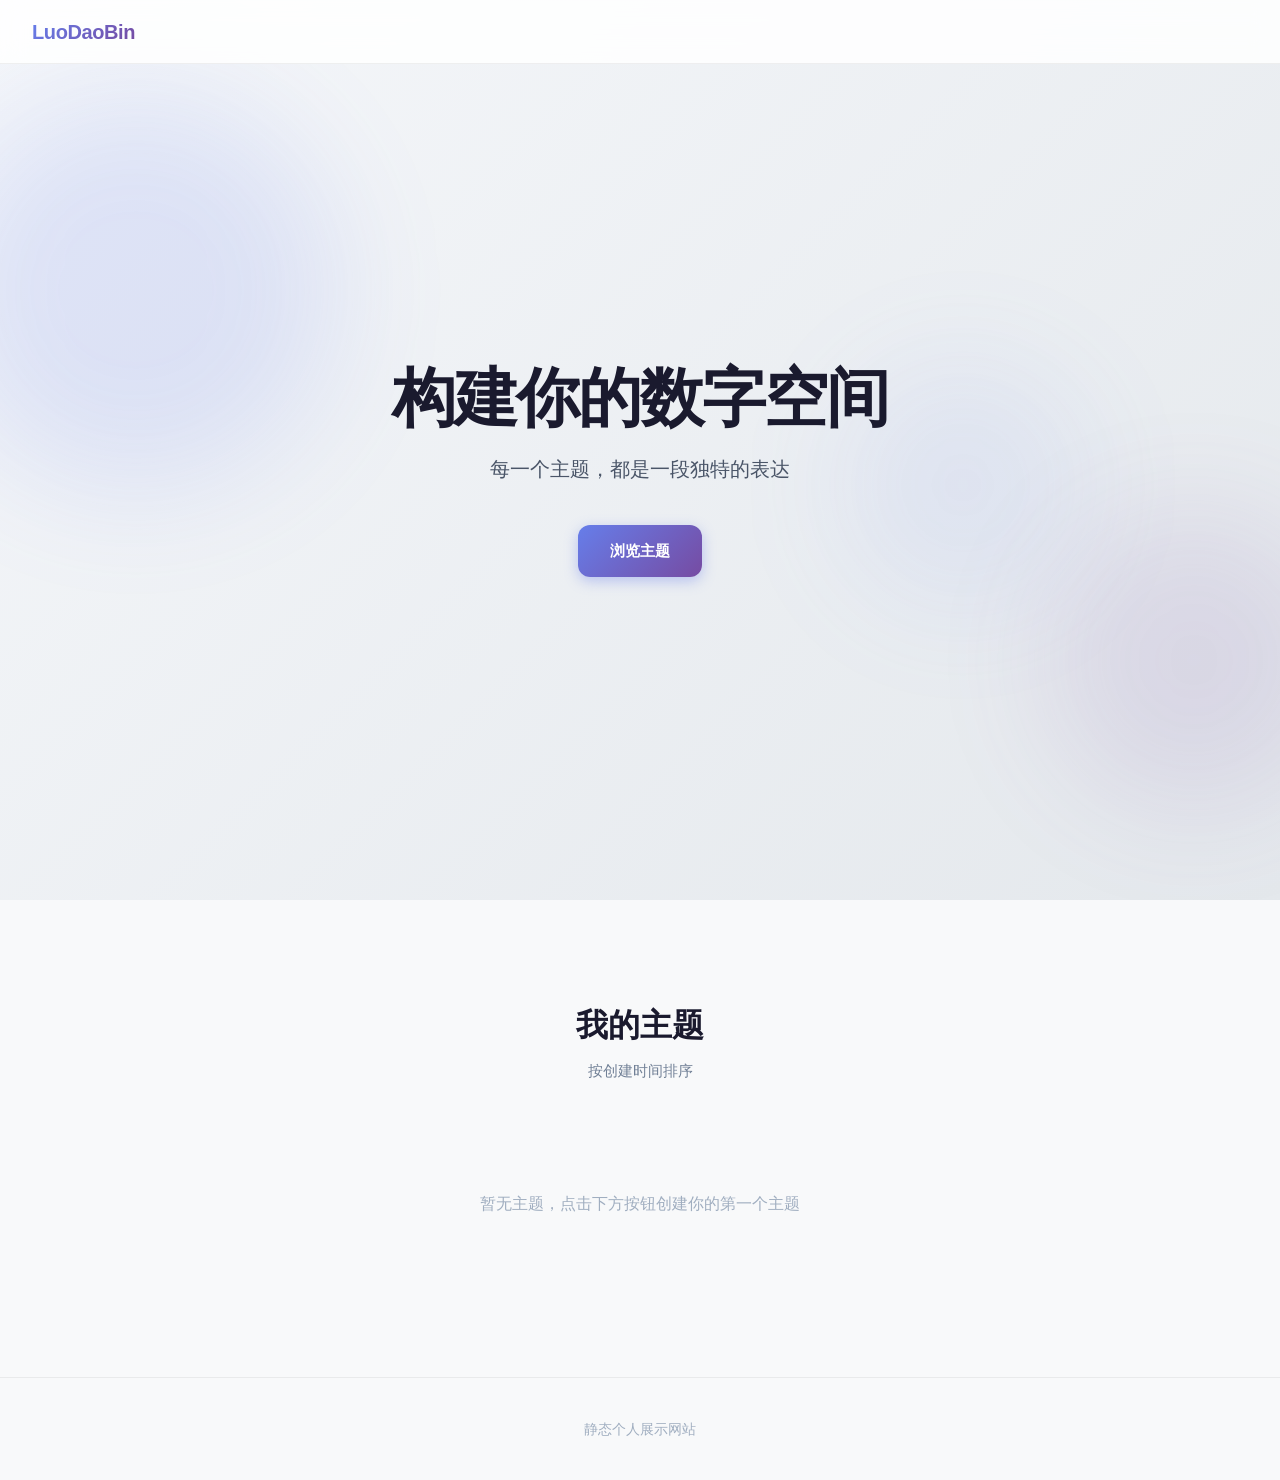
==== index.html @ 720d09f3 "init" ====
<!DOCTYPE html>
<html lang="zh-CN">
<head>
    <meta charset="UTF-8">
    <meta name="viewport" content="width=device-width, initial-scale=1.0">
    <title>个人展示空间</title>
    <link rel="stylesheet" href="./assets/css/common.css">
</head>
<body>
    <nav class="navbar" id="navbar">
        <div class="nav-brand">
            <a href="./index.html">LuoDaoBin</a>
        </div>
        <button class="nav-toggle" id="navToggle" aria-label="切换导航">
            <span></span>
            <span></span>
            <span></span>
        </button>
        <div class="nav-links" id="navLinks">
            <!-- 主题导航将由 JS 动态渲染 -->
        </div>
    </nav>

    <header class="hero">
        <div class="hero-content">
            <h1 class="hero-title">构建你的数字空间</h1>
            <p class="hero-subtitle">每一个主题，都是一段独特的表达</p>
            <div class="hero-actions">
                <a href="#themes" class="btn btn-primary">浏览主题</a>
            </div>
        </div>
        <div class="hero-visual">
            <div class="shape shape-1"></div>
            <div class="shape shape-2"></div>
            <div class="shape shape-3"></div>
        </div>
    </header>

    <main>
        <section class="themes-section" id="themes">
            <div class="container">
                <h2 class="section-title">我的主题</h2>
                <p class="section-desc">按创建时间排序</p>
                <div class="themes-grid" id="themesGrid">
                    <!-- 主题卡片由 JS 动态渲染 -->
                </div>
            </div>
        </section>
    </main>

    <footer class="footer">
        <div class="container">
            <p>静态个人展示网站</p>
        </div>
    </footer>

    <script src="./assets/js/nav.js"></script>
</body>
</html>
---- assets/css/common.css ----
/* ===== Reset & Base ===== */
*, *::before, *::after {
    margin: 0;
    padding: 0;
    box-sizing: border-box;
}

html {
    scroll-behavior: smooth;
}

body {
    font-family: -apple-system, BlinkMacSystemFont, "Segoe UI", Roboto, "Helvetica Neue", Arial, sans-serif;
    line-height: 1.6;
    color: #1a1a2e;
    background-color: #f8f9fa;
    -webkit-font-smoothing: antialiased;
}

a {
    text-decoration: none;
    color: inherit;
}

.container {
    max-width: 1200px;
    margin: 0 auto;
    padding: 0 24px;
}

/* ===== Navbar ===== */
.navbar {
    position: fixed;
    top: 0;
    left: 0;
    right: 0;
    z-index: 1000;
    display: flex;
    align-items: center;
    justify-content: space-between;
    height: 64px;
    padding: 0 32px;
    background: rgba(255, 255, 255, 0.85);
    backdrop-filter: blur(12px);
    -webkit-backdrop-filter: blur(12px);
    border-bottom: 1px solid rgba(0, 0, 0, 0.06);
    transition: box-shadow 0.3s ease;
}

.navbar.scrolled {
    box-shadow: 0 4px 20px rgba(0, 0, 0, 0.06);
}

.nav-brand a {
    font-size: 1.25rem;
    font-weight: 700;
    letter-spacing: -0.02em;
    background: linear-gradient(135deg, #667eea 0%, #764ba2 100%);
    -webkit-background-clip: text;
    -webkit-text-fill-color: transparent;
    background-clip: text;
}

.nav-links {
    display: flex;
    align-items: center;
    gap: 4px;
}

.nav-links a {
    position: relative;
    padding: 8px 16px;
    font-size: 0.875rem;
    font-weight: 500;
    color: #4a5568;
    border-radius: 8px;
    transition: all 0.2s ease;
}

.nav-links a:hover {
    color: #1a1a2e;
    background: rgba(102, 126, 234, 0.08);
}

.nav-links a.active {
    color: #667eea;
    background: rgba(102, 126, 234, 0.1);
}

.nav-toggle {
    display: none;
    flex-direction: column;
    justify-content: center;
    width: 32px;
    height: 32px;
    background: none;
    border: none;
    cursor: pointer;
    gap: 5px;
}

.nav-toggle span {
    display: block;
    width: 100%;
    height: 2px;
    background: #4a5568;
    border-radius: 2px;
    transition: all 0.3s ease;
}

/* ===== Hero ===== */
.hero {
    position: relative;
    display: flex;
    align-items: center;
    justify-content: center;
    min-height: 100vh;
    padding: 120px 32px 80px;
    background: linear-gradient(135deg, #f5f7fa 0%, #e4e8ec 100%);
    overflow: hidden;
    text-align: center;
}

.hero-content {
    position: relative;
    z-index: 2;
    max-width: 640px;
}

.hero-title {
    font-size: clamp(2.5rem, 6vw, 4rem);
    font-weight: 800;
    letter-spacing: -0.03em;
    line-height: 1.1;
    color: #1a1a2e;
    margin-bottom: 20px;
}

.hero-subtitle {
    font-size: clamp(1rem, 2vw, 1.25rem);
    color: #4a5568;
    margin-bottom: 40px;
    font-weight: 400;
}

.hero-actions {
    display: flex;
    gap: 16px;
    justify-content: center;
}

.btn {
    display: inline-flex;
    align-items: center;
    padding: 14px 32px;
    font-size: 0.9375rem;
    font-weight: 600;
    border-radius: 12px;
    transition: all 0.3s ease;
    cursor: pointer;
    border: none;
}

.btn-primary {
    background: linear-gradient(135deg, #667eea 0%, #764ba2 100%);
    color: #fff;
    box-shadow: 0 4px 14px rgba(102, 126, 234, 0.4);
}

.btn-primary:hover {
    transform: translateY(-2px);
    box-shadow: 0 8px 24px rgba(102, 126, 234, 0.5);
}

/* Decorative shapes */
.hero-visual {
    position: absolute;
    inset: 0;
    z-index: 1;
    pointer-events: none;
}

.shape {
    position: absolute;
    border-radius: 50%;
    opacity: 0.6;
    filter: blur(60px);
    animation: float 8s ease-in-out infinite;
}

.shape-1 {
    width: 400px;
    height: 400px;
    background: rgba(102, 126, 234, 0.25);
    top: 10%;
    left: -5%;
    animation-delay: 0s;
}

.shape-2 {
    width: 300px;
    height: 300px;
    background: rgba(118, 75, 162, 0.2);
    bottom: 10%;
    right: -5%;
    animation-delay: -3s;
}

.shape-3 {
    width: 250px;
    height: 250px;
    background: rgba(102, 126, 234, 0.15);
    top: 40%;
    right: 15%;
    animation-delay: -5s;
}

@keyframes float {
    0%, 100% { transform: translateY(0) scale(1); }
    50% { transform: translateY(-20px) scale(1.05); }
}

/* ===== Themes Section ===== */
.themes-section {
    padding: 100px 0;
}

.section-title {
    font-size: 2rem;
    font-weight: 700;
    text-align: center;
    margin-bottom: 8px;
    color: #1a1a2e;
}

.section-desc {
    text-align: center;
    color: #718096;
    margin-bottom: 48px;
    font-size: 0.9375rem;
}

.themes-grid {
    display: grid;
    grid-template-columns: repeat(auto-fill, minmax(280px, 1fr));
    gap: 24px;
}

.theme-card {
    display: flex;
    flex-direction: column;
    padding: 32px;
    background: #fff;
    border-radius: 16px;
    border: 1px solid rgba(0, 0, 0, 0.06);
    transition: all 0.3s ease;
    cursor: pointer;
}

.theme-card:hover {
    transform: translateY(-4px);
    box-shadow: 0 12px 32px rgba(0, 0, 0, 0.08);
    border-color: rgba(102, 126, 234, 0.2);
}

.theme-card h3 {
    font-size: 1.25rem;
    font-weight: 600;
    margin-bottom: 8px;
    color: #1a1a2e;
}

.theme-card p {
    font-size: 0.875rem;
    color: #718096;
    line-height: 1.6;
}

.theme-card .theme-arrow {
    margin-top: auto;
    padding-top: 20px;
    font-size: 1.25rem;
    color: #667eea;
    transition: transform 0.2s ease;
}

.theme-card:hover .theme-arrow {
    transform: translateX(4px);
}

.theme-empty {
    text-align: center;
    padding: 60px 20px;
    color: #a0aec0;
    grid-column: 1 / -1;
}

/* ===== Footer ===== */
.footer {
    padding: 40px 0;
    text-align: center;
    color: #a0aec0;
    font-size: 0.875rem;
    border-top: 1px solid rgba(0, 0, 0, 0.06);
}

/* ===== Responsive ===== */
@media (max-width: 768px) {
    .navbar {
        padding: 0 20px;
    }

    .nav-toggle {
        display: flex;
    }

    .nav-links {
        position: absolute;
        top: 64px;
        left: 0;
        right: 0;
        flex-direction: column;
        align-items: stretch;
        padding: 16px;
        background: rgba(255, 255, 255, 0.95);
        backdrop-filter: blur(12px);
        border-bottom: 1px solid rgba(0, 0, 0, 0.06);
        gap: 4px;
        opacity: 0;
        visibility: hidden;
        transform: translateY(-10px);
        transition: all 0.3s ease;
    }

    .nav-links.open {
        opacity: 1;
        visibility: visible;
        transform: translateY(0);
    }

    .nav-links a {
        padding: 12px 16px;
        border-radius: 8px;
    }

    .hero {
        padding: 100px 24px 60px;
    }

    .hero-actions {
        flex-direction: column;
        align-items: center;
    }

    .btn {
        width: 100%;
        max-width: 280px;
        justify-content: center;
    }

    .themes-section {
        padding: 60px 0;
    }

    .themes-grid {
        grid-template-columns: 1fr;
    }
}
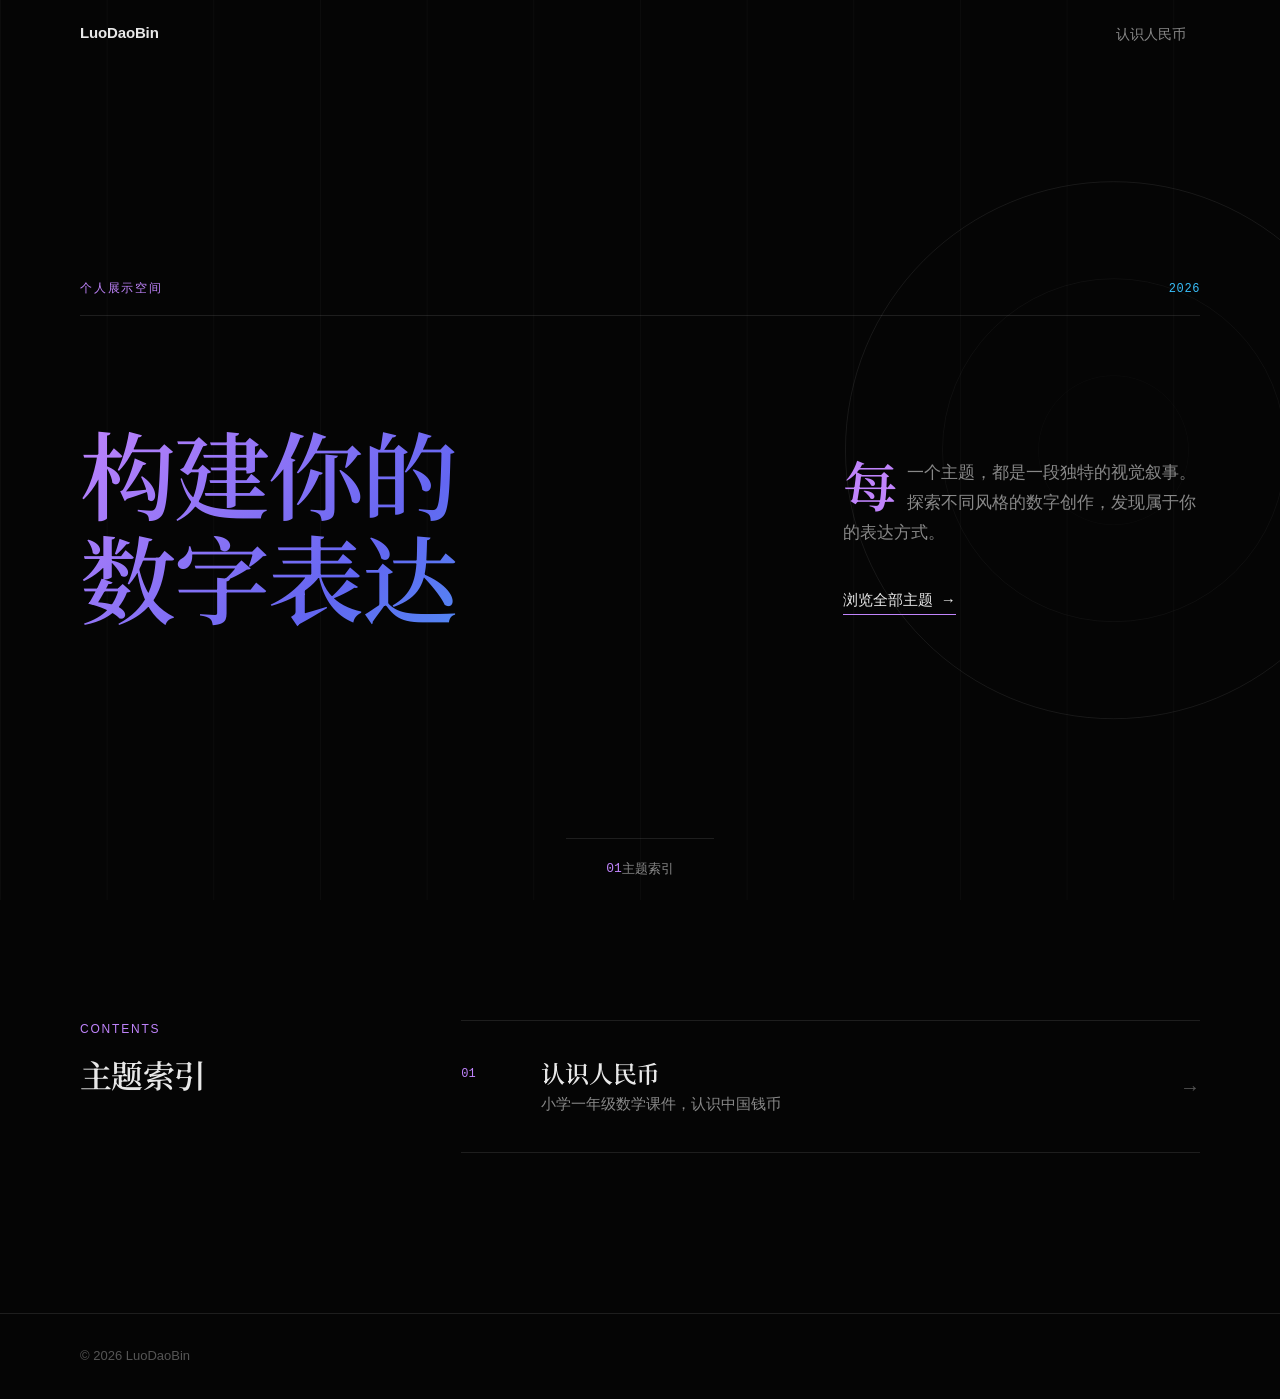
==== commit f7feeaf5: "主页更改。" ====
--- a/index.html
+++ b/index.html
@@ -4,53 +4,67 @@
     <meta charset="UTF-8">
     <meta name="viewport" content="width=device-width, initial-scale=1.0">
     <title>个人展示空间</title>
+    <link rel="preconnect" href="https://fonts.googleapis.com">
+    <link rel="preconnect" href="https://fonts.gstatic.com" crossorigin>
+    <link href="https://fonts.googleapis.com/css2?family=Noto+Serif+SC:wght@400;600;700&display=swap" rel="stylesheet">
     <link rel="stylesheet" href="./assets/css/common.css">
 </head>
 <body>
     <nav class="navbar" id="navbar">
-        <div class="nav-brand">
-            <a href="./index.html">LuoDaoBin</a>
-        </div>
-        <button class="nav-toggle" id="navToggle" aria-label="切换导航">
-            <span></span>
-            <span></span>
-            <span></span>
-        </button>
-        <div class="nav-links" id="navLinks">
-            <!-- 主题导航将由 JS 动态渲染 -->
+        <div class="nav-inner">
+            <a href="./index.html" class="nav-brand">LuoDaoBin</a>
+            <button class="nav-toggle" id="navToggle" aria-label="切换导航">
+                <span></span>
+                <span></span>
+            </button>
+            <div class="nav-links" id="navLinks"></div>
         </div>
     </nav>
 
     <header class="hero">
-        <div class="hero-content">
-            <h1 class="hero-title">构建你的数字空间</h1>
-            <p class="hero-subtitle">每一个主题，都是一段独特的表达</p>
-            <div class="hero-actions">
-                <a href="#themes" class="btn btn-primary">浏览主题</a>
+        <div class="hero-visual" aria-hidden="true">
+            <div class="hero-circle hero-circle-1"></div>
+            <div class="hero-circle hero-circle-2"></div>
+            <div class="hero-circle hero-circle-3"></div>
+        </div>
+        <div class="container hero-layout">
+            <div class="hero-top">
+                <span class="hero-eyebrow">个人展示空间</span>
+                <span class="hero-year">2026</span>
+            </div>
+            <h1 class="hero-title">
+                <span class="line">构建你的</span>
+                <span class="line">数字表达</span>
+            </h1>
+            <div class="hero-lead">
+                <p>每一个主题，都是一段独特的视觉叙事。探索不同风格的数字创作，发现属于你的表达方式。</p>
+                <a href="#themes" class="hero-cta">
+                    浏览全部主题
+                    <span class="cta-arrow">→</span>
+                </a>
             </div>
         </div>
-        <div class="hero-visual">
-            <div class="shape shape-1"></div>
-            <div class="shape shape-2"></div>
-            <div class="shape shape-3"></div>
+        <div class="hero-bottom container">
+            <span class="hero-index">01</span>
+            <span class="hero-section-name">主题索引</span>
         </div>
     </header>
 
     <main>
         <section class="themes-section" id="themes">
-            <div class="container">
-                <h2 class="section-title">我的主题</h2>
-                <p class="section-desc">按创建时间排序</p>
-                <div class="themes-grid" id="themesGrid">
-                    <!-- 主题卡片由 JS 动态渲染 -->
-                </div>
+            <div class="container section-layout">
+                <header class="section-header">
+                    <span class="section-eyebrow">Contents</span>
+                    <h2 class="section-title">主题索引</h2>
+                </header>
+                <div class="themes-grid" id="themesGrid"></div>
             </div>
         </section>
     </main>
 
     <footer class="footer">
         <div class="container">
-            <p>静态个人展示网站</p>
+            <p>© 2026 LuoDaoBin</p>
         </div>
     </footer>
 
--- a/assets/css/common.css
+++ b/assets/css/common.css
@@ -1,3 +1,18 @@
+/* ===== Design Tokens ===== */
+:root {
+    --bg: #050505;
+    --surface: #0a0a0a;
+    --text: #e8e8e8;
+    --text-secondary: #888888;
+    --text-muted: #555555;
+    --border: rgba(255, 255, 255, 0.1);
+    --border-hover: rgba(255, 255, 255, 0.2);
+    --accent: #c084fc;
+    --accent-2: #6366f1;
+    --accent-3: #38bdf8;
+    --transition: cubic-bezier(0.4, 0, 0.2, 1);
+}
+
 /* ===== Reset & Base ===== */
 *, *::before, *::after {
     margin: 0;
@@ -7,14 +22,27 @@
 
 html {
     scroll-behavior: smooth;
+    -webkit-font-smoothing: antialiased;
+    -moz-osx-font-smoothing: grayscale;
 }
 
 body {
-    font-family: -apple-system, BlinkMacSystemFont, "Segoe UI", Roboto, "Helvetica Neue", Arial, sans-serif;
+    font-family: -apple-system, BlinkMacSystemFont, "Segoe UI", Roboto, "Helvetica Neue", Arial, "PingFang SC", "Microsoft YaHei", sans-serif;
     line-height: 1.6;
-    color: #1a1a2e;
-    background-color: #f8f9fa;
-    -webkit-font-smoothing: antialiased;
+    color: var(--text);
+    background-color: var(--bg);
+    position: relative;
+}
+
+/* Magazine grid background — 12-column guide */
+body::before {
+    content: "";
+    position: fixed;
+    inset: 0;
+    z-index: 0;
+    pointer-events: none;
+    background-image: linear-gradient(to right, rgba(255,255,255,0.03) 1px, transparent 1px);
+    background-size: calc(100% / 12) 100%;
 }
 
 a {
@@ -23,9 +51,11 @@
 }
 
 .container {
+    position: relative;
+    z-index: 1;
     max-width: 1200px;
     margin: 0 auto;
-    padding: 0 24px;
+    padding: 0 40px;
 }
 
 /* ===== Navbar ===== */
@@ -35,30 +65,50 @@
     left: 0;
     right: 0;
     z-index: 1000;
+    transition: background-color 0.4s var(--transition), border-color 0.4s var(--transition);
+}
+
+.nav-inner {
     display: flex;
     align-items: center;
     justify-content: space-between;
-    height: 64px;
-    padding: 0 32px;
-    background: rgba(255, 255, 255, 0.85);
-    backdrop-filter: blur(12px);
-    -webkit-backdrop-filter: blur(12px);
-    border-bottom: 1px solid rgba(0, 0, 0, 0.06);
-    transition: box-shadow 0.3s ease;
+    height: 68px;
+    max-width: 1200px;
+    margin: 0 auto;
+    padding: 0 40px;
+    position: relative;
+    z-index: 1;
 }
 
 .navbar.scrolled {
-    box-shadow: 0 4px 20px rgba(0, 0, 0, 0.06);
-}
-
-.nav-brand a {
-    font-size: 1.25rem;
-    font-weight: 700;
-    letter-spacing: -0.02em;
-    background: linear-gradient(135deg, #667eea 0%, #764ba2 100%);
-    -webkit-background-clip: text;
-    -webkit-text-fill-color: transparent;
-    background-clip: text;
+    background: rgba(5, 5, 5, 0.92);
+    backdrop-filter: blur(16px) saturate(180%);
+    -webkit-backdrop-filter: blur(16px) saturate(180%);
+    border-bottom: 1px solid var(--border);
+}
+
+.nav-brand {
+    font-size: 0.9375rem;
+    font-weight: 600;
+    letter-spacing: -0.01em;
+    color: var(--text);
+    position: relative;
+    padding-bottom: 2px;
+}
+
+.nav-brand::after {
+    content: "";
+    position: absolute;
+    bottom: 0;
+    left: 0;
+    width: 0;
+    height: 1px;
+    background: var(--accent);
+    transition: width 0.4s var(--transition);
+}
+
+.nav-brand:hover::after {
+    width: 100%;
 }
 
 .nav-links {
@@ -68,246 +118,396 @@
 }
 
 .nav-links a {
-    position: relative;
-    padding: 8px 16px;
+    padding: 6px 14px;
     font-size: 0.875rem;
     font-weight: 500;
-    color: #4a5568;
-    border-radius: 8px;
-    transition: all 0.2s ease;
+    color: var(--text-secondary);
+    border-radius: 4px;
+    transition: color 0.2s ease, background 0.2s ease;
 }
 
 .nav-links a:hover {
-    color: #1a1a2e;
-    background: rgba(102, 126, 234, 0.08);
+    color: var(--text);
+    background: rgba(255, 255, 255, 0.05);
 }
 
 .nav-links a.active {
-    color: #667eea;
-    background: rgba(102, 126, 234, 0.1);
+    color: var(--accent);
+    background: rgba(192, 132, 252, 0.08);
 }
 
 .nav-toggle {
     display: none;
     flex-direction: column;
     justify-content: center;
-    width: 32px;
-    height: 32px;
+    align-items: center;
+    width: 36px;
+    height: 36px;
     background: none;
     border: none;
     cursor: pointer;
     gap: 5px;
+    position: relative;
 }
 
 .nav-toggle span {
     display: block;
-    width: 100%;
-    height: 2px;
-    background: #4a5568;
-    border-radius: 2px;
-    transition: all 0.3s ease;
+    width: 18px;
+    height: 1.5px;
+    background: var(--text);
+    border-radius: 1px;
+    transition: all 0.3s var(--transition);
+    transform-origin: center;
+}
+
+.nav-toggle[aria-expanded="true"] span:first-child {
+    transform: translateY(3.25px) rotate(45deg);
+}
+
+.nav-toggle[aria-expanded="true"] span:last-child {
+    transform: translateY(-3.25px) rotate(-45deg);
 }
 
 /* ===== Hero ===== */
 .hero {
     position: relative;
+    display: grid;
+    grid-template-rows: 1fr auto;
+    min-height: 100dvh;
+    padding-top: 68px;
+    overflow: hidden;
+}
+
+/* Decorative circles */
+.hero-visual {
+    position: absolute;
+    right: -8vw;
+    top: 50%;
+    transform: translateY(-50%);
+    width: 42vw;
+    height: 42vw;
+    max-width: 560px;
+    max-height: 560px;
+    pointer-events: none;
+    z-index: 0;
+}
+
+.hero-circle {
+    position: absolute;
+    inset: 0;
+    border: 1px solid rgba(255, 255, 255, 0.08);
+    border-radius: 50%;
+}
+
+.hero-circle-2 {
+    inset: 18%;
+    opacity: 0.55;
+}
+
+.hero-circle-3 {
+    inset: 36%;
+    opacity: 0.3;
+}
+
+.hero-layout {
+    align-self: center;
+    display: grid;
+    grid-template-columns: repeat(12, 1fr);
+    gap: 24px;
+    padding-top: 60px;
+    padding-bottom: 60px;
+}
+
+.hero-top {
+    grid-column: 1 / -1;
     display: flex;
-    align-items: center;
-    justify-content: center;
-    min-height: 100vh;
-    padding: 120px 32px 80px;
-    background: linear-gradient(135deg, #f5f7fa 0%, #e4e8ec 100%);
-    overflow: hidden;
-    text-align: center;
-}
-
-.hero-content {
-    position: relative;
-    z-index: 2;
-    max-width: 640px;
+    justify-content: space-between;
+    align-items: baseline;
+    border-bottom: 1px solid var(--border);
+    padding-bottom: 16px;
+    margin-bottom: 80px;
+}
+
+.hero-eyebrow {
+    font-size: 0.75rem;
+    font-weight: 500;
+    letter-spacing: 0.15em;
+    text-transform: uppercase;
+    color: var(--accent);
+}
+
+.hero-year {
+    font-family: ui-monospace, SFMono-Regular, Menlo, monospace;
+    font-size: 0.75rem;
+    color: var(--accent-3);
+    letter-spacing: 0.05em;
 }
 
 .hero-title {
-    font-size: clamp(2.5rem, 6vw, 4rem);
-    font-weight: 800;
-    letter-spacing: -0.03em;
-    line-height: 1.1;
-    color: #1a1a2e;
-    margin-bottom: 20px;
-}
-
-.hero-subtitle {
-    font-size: clamp(1rem, 2vw, 1.25rem);
-    color: #4a5568;
+    grid-column: 1 / 8;
+    font-family: "Noto Serif SC", Georgia, "STSong", "SimSun", serif;
+    font-size: clamp(3.5rem, 7.5vw, 7rem);
+    font-weight: 600;
+    line-height: 1.08;
+    letter-spacing: -0.02em;
+    background: linear-gradient(135deg, var(--accent) 0%, var(--accent-2) 50%, var(--accent-3) 100%);
+    -webkit-background-clip: text;
+    -webkit-text-fill-color: transparent;
+    background-clip: text;
+    animation: fadeInUp 1s var(--transition) forwards;
+    opacity: 0;
+}
+
+.hero-title .line {
+    display: block;
+}
+
+.hero-lead {
+    grid-column: 9 / 13;
+    align-self: end;
+    padding-bottom: 12px;
+    animation: fadeInUp 1s 0.15s var(--transition) forwards;
+    opacity: 0;
+}
+
+.hero-lead p {
+    font-size: 1.0625rem;
+    line-height: 1.75;
+    color: var(--text-secondary);
     margin-bottom: 40px;
-    font-weight: 400;
-}
-
-.hero-actions {
-    display: flex;
-    gap: 16px;
-    justify-content: center;
-}
-
-.btn {
+}
+
+/* Drop cap */
+.hero-lead p::first-letter {
+    font-family: "Noto Serif SC", Georgia, serif;
+    font-size: 3.2em;
+    float: left;
+    line-height: 0.75;
+    padding-right: 10px;
+    padding-top: 6px;
+    font-weight: 600;
+    color: var(--accent);
+}
+
+.hero-cta {
     display: inline-flex;
     align-items: center;
-    padding: 14px 32px;
+    gap: 8px;
     font-size: 0.9375rem;
-    font-weight: 600;
-    border-radius: 12px;
-    transition: all 0.3s ease;
-    cursor: pointer;
-    border: none;
-}
-
-.btn-primary {
-    background: linear-gradient(135deg, #667eea 0%, #764ba2 100%);
-    color: #fff;
-    box-shadow: 0 4px 14px rgba(102, 126, 234, 0.4);
-}
-
-.btn-primary:hover {
-    transform: translateY(-2px);
-    box-shadow: 0 8px 24px rgba(102, 126, 234, 0.5);
-}
-
-/* Decorative shapes */
-.hero-visual {
-    position: absolute;
-    inset: 0;
-    z-index: 1;
-    pointer-events: none;
-}
-
-.shape {
-    position: absolute;
-    border-radius: 50%;
-    opacity: 0.6;
-    filter: blur(60px);
-    animation: float 8s ease-in-out infinite;
-}
-
-.shape-1 {
-    width: 400px;
-    height: 400px;
-    background: rgba(102, 126, 234, 0.25);
-    top: 10%;
-    left: -5%;
-    animation-delay: 0s;
-}
-
-.shape-2 {
-    width: 300px;
-    height: 300px;
-    background: rgba(118, 75, 162, 0.2);
-    bottom: 10%;
-    right: -5%;
-    animation-delay: -3s;
-}
-
-.shape-3 {
-    width: 250px;
-    height: 250px;
-    background: rgba(102, 126, 234, 0.15);
-    top: 40%;
-    right: 15%;
-    animation-delay: -5s;
-}
-
-@keyframes float {
-    0%, 100% { transform: translateY(0) scale(1); }
-    50% { transform: translateY(-20px) scale(1.05); }
+    font-weight: 500;
+    color: var(--text);
+    border-bottom: 1.5px solid var(--accent);
+    padding-bottom: 2px;
+    transition: gap 0.3s ease, border-color 0.3s ease;
+}
+
+.hero-cta:hover {
+    gap: 14px;
+    border-color: var(--accent-3);
+}
+
+.cta-arrow {
+    transition: transform 0.3s ease;
+}
+
+.hero-cta:hover .cta-arrow {
+    transform: translateX(4px);
+}
+
+.hero-bottom {
+    display: flex;
+    justify-content: space-between;
+    align-items: center;
+    padding-top: 20px;
+    padding-bottom: 20px;
+    border-top: 1px solid var(--border);
+    font-size: 0.8125rem;
+    color: var(--text-muted);
+}
+
+.hero-index {
+    font-family: ui-monospace, SFMono-Regular, Menlo, monospace;
+    font-size: 0.8125rem;
+    color: var(--accent);
+}
+
+.hero-section-name {
+    font-size: 0.8125rem;
+    font-weight: 500;
+    color: var(--text-secondary);
 }
 
 /* ===== Themes Section ===== */
 .themes-section {
-    padding: 100px 0;
+    padding: 120px 0 160px;
+}
+
+.section-layout {
+    display: grid;
+    grid-template-columns: repeat(12, 1fr);
+    gap: 24px;
+}
+
+.section-header {
+    grid-column: 1 / 4;
+    position: sticky;
+    top: 100px;
+    align-self: start;
+}
+
+.section-eyebrow {
+    display: block;
+    font-size: 0.75rem;
+    font-weight: 500;
+    letter-spacing: 0.15em;
+    text-transform: uppercase;
+    color: var(--accent);
+    margin-bottom: 16px;
 }
 
 .section-title {
+    font-family: "Noto Serif SC", Georgia, "STSong", "SimSun", serif;
     font-size: 2rem;
-    font-weight: 700;
-    text-align: center;
-    margin-bottom: 8px;
-    color: #1a1a2e;
-}
-
-.section-desc {
-    text-align: center;
-    color: #718096;
-    margin-bottom: 48px;
-    font-size: 0.9375rem;
+    font-weight: 600;
+    letter-spacing: -0.02em;
+    line-height: 1.2;
+    color: var(--text);
 }
 
 .themes-grid {
-    display: grid;
-    grid-template-columns: repeat(auto-fill, minmax(280px, 1fr));
-    gap: 24px;
-}
-
-.theme-card {
+    grid-column: 5 / 13;
+    counter-reset: theme-index;
     display: flex;
     flex-direction: column;
-    padding: 32px;
-    background: #fff;
-    border-radius: 16px;
-    border: 1px solid rgba(0, 0, 0, 0.06);
-    transition: all 0.3s ease;
-    cursor: pointer;
+}
+
+/* ===== Theme Card (Magazine List Style) ===== */
+.theme-card {
+    display: grid;
+    grid-template-columns: 56px 1fr 48px;
+    grid-template-rows: auto auto;
+    gap: 4px 24px;
+    padding: 36px 0;
+    border-bottom: 1px solid var(--border);
+    border-radius: 0;
+    background: transparent;
+    border-top: none;
+    border-left: none;
+    border-right: none;
+    position: relative;
+    transition: padding-left 0.3s var(--transition);
+}
+
+.theme-card:first-child {
+    border-top: 1px solid var(--border);
+}
+
+.theme-card::before {
+    counter-increment: theme-index;
+    content: counter(theme-index, decimal-leading-zero);
+    grid-column: 1;
+    grid-row: 1 / 3;
+    align-self: start;
+    font-family: ui-monospace, SFMono-Regular, Menlo, monospace;
+    font-size: 0.75rem;
+    color: var(--accent);
+    padding-top: 8px;
+    transition: color 0.3s ease;
+}
+
+.theme-card:hover::before {
+    color: var(--accent-3);
 }
 
 .theme-card:hover {
-    transform: translateY(-4px);
-    box-shadow: 0 12px 32px rgba(0, 0, 0, 0.08);
-    border-color: rgba(102, 126, 234, 0.2);
+    padding-left: 8px;
 }
 
 .theme-card h3 {
+    grid-column: 2;
+    grid-row: 1;
+    font-family: "Noto Serif SC", Georgia, "STSong", "SimSun", serif;
+    font-size: 1.5rem;
+    font-weight: 600;
+    letter-spacing: -0.01em;
+    line-height: 1.3;
+    color: var(--text);
+    transition: color 0.3s ease;
+}
+
+.theme-card:hover h3 {
+    color: var(--accent);
+}
+
+.theme-card p {
+    grid-column: 2;
+    grid-row: 2;
+    font-size: 0.9375rem;
+    color: var(--text-secondary);
+    line-height: 1.6;
+}
+
+.theme-arrow {
+    grid-column: 3;
+    grid-row: 1 / 3;
+    align-self: center;
+    justify-self: end;
     font-size: 1.25rem;
-    font-weight: 600;
-    margin-bottom: 8px;
-    color: #1a1a2e;
-}
-
-.theme-card p {
-    font-size: 0.875rem;
-    color: #718096;
-    line-height: 1.6;
-}
-
-.theme-card .theme-arrow {
-    margin-top: auto;
-    padding-top: 20px;
-    font-size: 1.25rem;
-    color: #667eea;
-    transition: transform 0.2s ease;
+    color: var(--text-muted);
+    transition: transform 0.4s var(--transition), color 0.3s ease;
 }
 
 .theme-card:hover .theme-arrow {
-    transform: translateX(4px);
+    transform: translateX(6px);
+    color: var(--accent-3);
 }
 
 .theme-empty {
     text-align: center;
-    padding: 60px 20px;
-    color: #a0aec0;
-    grid-column: 1 / -1;
+    padding: 80px 20px;
+    color: var(--text-muted);
+    font-size: 0.9375rem;
+    border-top: 1px solid var(--border);
+    border-bottom: 1px solid var(--border);
 }
 
 /* ===== Footer ===== */
 .footer {
-    padding: 40px 0;
-    text-align: center;
-    color: #a0aec0;
-    font-size: 0.875rem;
-    border-top: 1px solid rgba(0, 0, 0, 0.06);
+    padding: 32px 0;
+    border-top: 1px solid var(--border);
+}
+
+.footer p {
+    text-align: left;
+    color: var(--text-muted);
+    font-size: 0.8125rem;
+}
+
+/* ===== Keyframes ===== */
+@keyframes fadeInUp {
+    from {
+        opacity: 0;
+        transform: translateY(30px);
+    }
+    to {
+        opacity: 1;
+        transform: translateY(0);
+    }
 }
 
 /* ===== Responsive ===== */
 @media (max-width: 768px) {
-    .navbar {
-        padding: 0 20px;
+    body::before {
+        display: none;
+    }
+
+    .container {
+        padding: 0 24px;
+    }
+
+    .nav-inner {
+        padding: 0 24px;
+        height: 60px;
     }
 
     .nav-toggle {
@@ -316,20 +516,21 @@
 
     .nav-links {
         position: absolute;
-        top: 64px;
+        top: 60px;
         left: 0;
         right: 0;
         flex-direction: column;
         align-items: stretch;
-        padding: 16px;
-        background: rgba(255, 255, 255, 0.95);
-        backdrop-filter: blur(12px);
-        border-bottom: 1px solid rgba(0, 0, 0, 0.06);
-        gap: 4px;
+        padding: 12px 24px 24px;
+        background: rgba(5, 5, 5, 0.98);
+        backdrop-filter: blur(16px) saturate(180%);
+        -webkit-backdrop-filter: blur(16px) saturate(180%);
+        border-bottom: 1px solid var(--border);
+        gap: 2px;
         opacity: 0;
         visibility: hidden;
-        transform: translateY(-10px);
-        transition: all 0.3s ease;
+        transform: translateY(-8px);
+        transition: all 0.3s var(--transition);
     }
 
     .nav-links.open {
@@ -339,30 +540,84 @@
     }
 
     .nav-links a {
-        padding: 12px 16px;
-        border-radius: 8px;
-    }
-
-    .hero {
-        padding: 100px 24px 60px;
-    }
-
-    .hero-actions {
+        padding: 10px 14px;
+        border-radius: 4px;
+        font-size: 0.9375rem;
+    }
+
+    .hero-visual {
+        display: none;
+    }
+
+    .hero-layout {
+        display: flex;
         flex-direction: column;
-        align-items: center;
-    }
-
-    .btn {
+        padding-top: 40px;
+        padding-bottom: 40px;
+        gap: 0;
+    }
+
+    .hero-top {
+        margin-bottom: 40px;
+        padding-bottom: 12px;
+    }
+
+    .hero-title {
+        font-size: clamp(2.8rem, 10vw, 4rem);
+        margin-bottom: 32px;
+    }
+
+    .hero-lead p {
+        font-size: 1rem;
+        margin-bottom: 32px;
+    }
+
+    .hero-lead p::first-letter {
+        font-size: 2.8em;
+    }
+
+    .hero-bottom {
+        padding-top: 16px;
+        padding-bottom: 16px;
+    }
+
+    .themes-section {
+        padding: 80px 0 100px;
+    }
+
+    .section-layout {
+        display: flex;
+        flex-direction: column;
+        gap: 40px;
+    }
+
+    .section-header {
+        position: static;
+    }
+
+    .section-title {
+        font-size: 1.75rem;
+    }
+
+    .themes-grid {
         width: 100%;
-        max-width: 280px;
-        justify-content: center;
-    }
-
-    .themes-section {
-        padding: 60px 0;
-    }
-
-    .themes-grid {
-        grid-template-columns: 1fr;
-    }
-}
+    }
+
+    .theme-card {
+        grid-template-columns: 40px 1fr 32px;
+        gap: 4px 16px;
+        padding: 28px 0;
+    }
+
+    .theme-card h3 {
+        font-size: 1.25rem;
+    }
+
+    .theme-card::before {
+        padding-top: 6px;
+    }
+
+    .footer p {
+        text-align: center;
+    }
+}
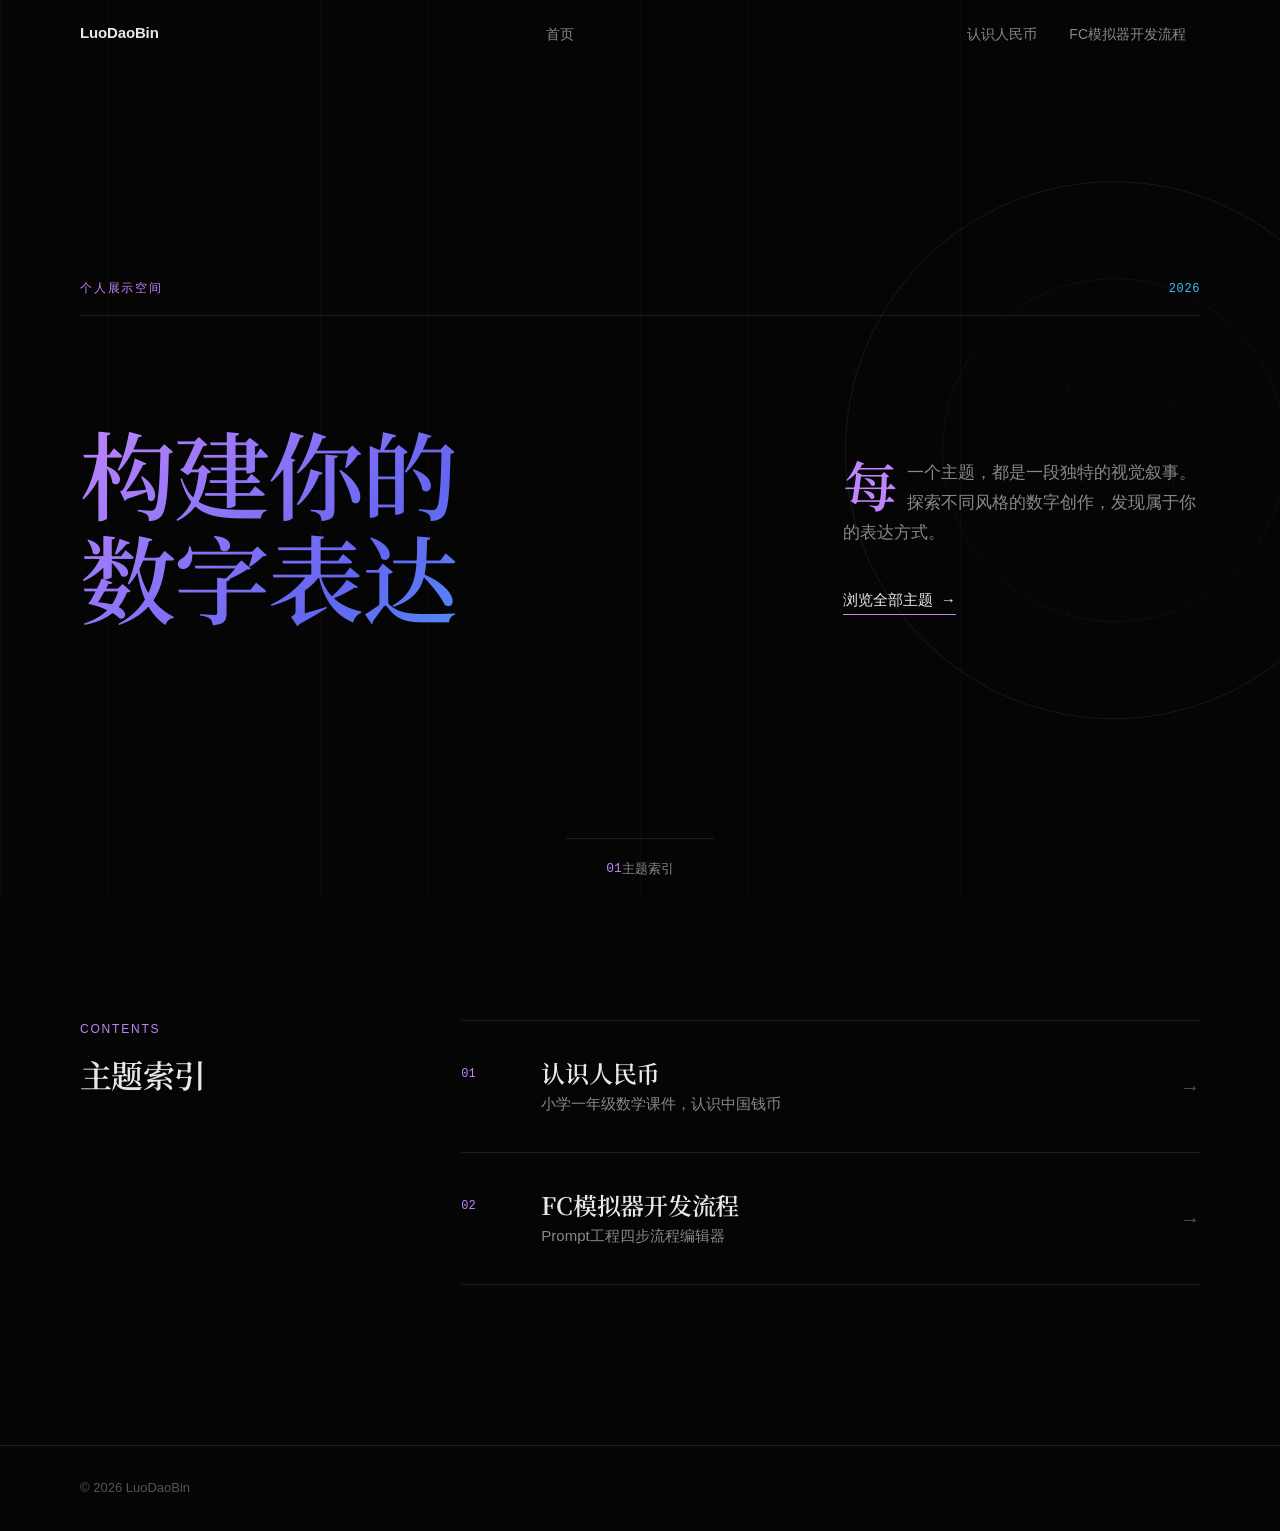
==== commit 127fccd7: "add 开发流程" ====
--- a/index.html
+++ b/index.html
@@ -13,6 +13,7 @@
     <nav class="navbar" id="navbar">
         <div class="nav-inner">
             <a href="./index.html" class="nav-brand">LuoDaoBin</a>
+            <a href="./index.html" class="nav-link-home">首页</a>
             <button class="nav-toggle" id="navToggle" aria-label="切换导航">
                 <span></span>
                 <span></span>
--- a/assets/css/common.css
+++ b/assets/css/common.css
@@ -109,6 +109,23 @@
 
 .nav-brand:hover::after {
     width: 100%;
+}
+
+.nav-link-home {
+    display: inline-flex;
+    align-items: center;
+    padding: 6px 14px;
+    margin-left: 8px;
+    font-size: 0.875rem;
+    font-weight: 500;
+    color: var(--text-secondary);
+    border-radius: 4px;
+    transition: color 0.2s ease, background 0.2s ease;
+}
+
+.nav-link-home:hover {
+    color: var(--text);
+    background: rgba(255, 255, 255, 0.05);
 }
 
 .nav-links {
